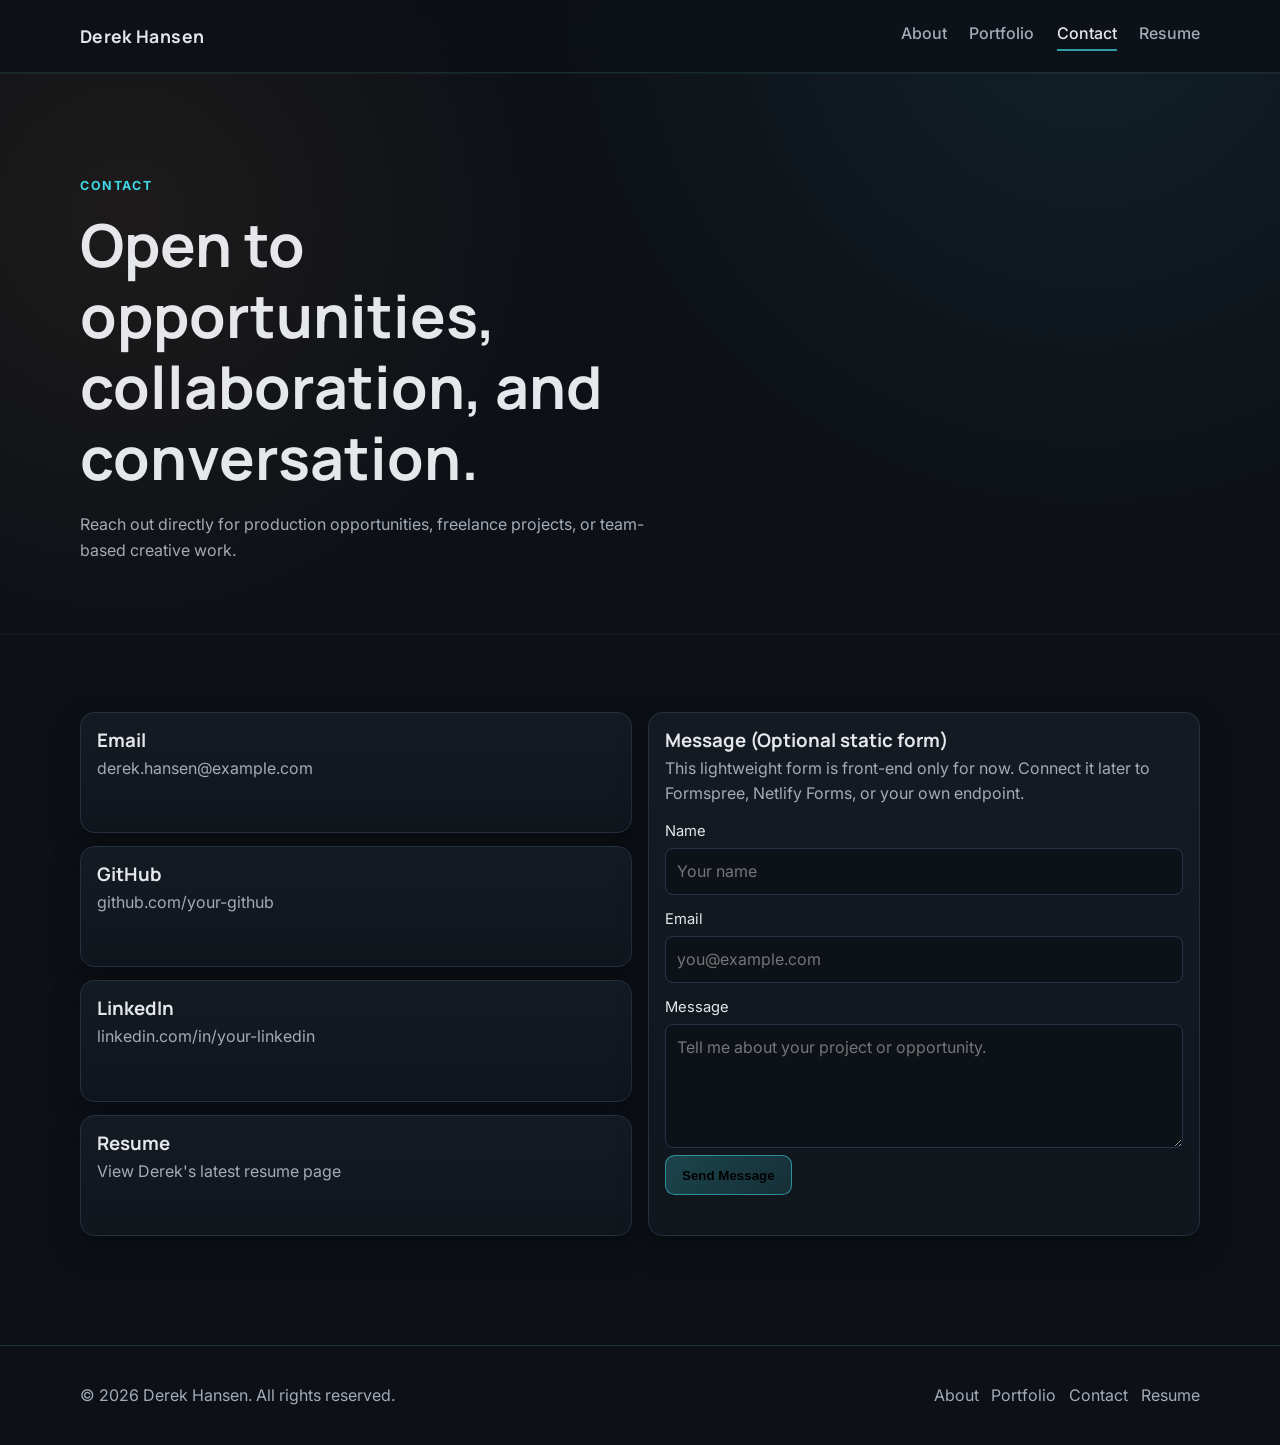
==== contact.html @ 2816d0c0 "Convert portfolio into four-page site with dedicated resume page" ====
<!DOCTYPE html>
<html lang="en">
  <head>
    <meta charset="UTF-8" />
    <meta name="viewport" content="width=device-width, initial-scale=1.0" />
    <meta
      name="description"
      content="Contact Derek Hansen for filmmaking opportunities, project collaboration, and professional inquiries."
    />
    <title>Derek Hansen | Contact</title>
    <link rel="preconnect" href="https://fonts.googleapis.com" />
    <link rel="preconnect" href="https://fonts.gstatic.com" crossorigin />
    <link
      href="https://fonts.googleapis.com/css2?family=Inter:wght@400;500;600;700&family=Manrope:wght@600;700;800&display=swap"
      rel="stylesheet"
    />
    <link rel="stylesheet" href="assets/css/styles.css" />
  </head>
  <body data-page="contact">
    <header class="site-header" id="top">
      <div class="container nav-wrap">
        <a href="index.html" class="brand" aria-label="Derek Hansen home">Derek Hansen</a>
        <button class="nav-toggle" aria-expanded="false" aria-controls="site-nav" aria-label="Toggle menu">
          <span></span><span></span><span></span>
        </button>
        <nav id="site-nav" class="site-nav" aria-label="Main navigation">
          <a href="index.html" data-nav="about">About</a>
          <a href="portfolio.html" data-nav="portfolio">Portfolio</a>
          <a href="contact.html" data-nav="contact">Contact</a>
          <a href="resume.html" data-nav="resume">Resume</a>
        </nav>
      </div>
    </header>

    <main>
      <section class="hero section-divider page-hero compact-hero">
        <div class="container hero-content reveal">
          <p class="eyebrow">Contact</p>
          <h1>Open to opportunities, collaboration, and conversation.</h1>
          <p class="hero-copy">
            Reach out directly for production opportunities, freelance projects, or team-based creative work.
          </p>
        </div>
      </section>

      <section class="contact section-divider">
        <div class="container reveal">
          <div class="contact-layout">
            <div class="contact-cards">
              <a href="mailto:derek.hansen@example.com" class="contact-card">
                <h3>Email</h3>
                <p>derek.hansen@example.com</p>
              </a>
              <a href="https://github.com/your-github" target="_blank" rel="noreferrer" class="contact-card">
                <h3>GitHub</h3>
                <p>github.com/your-github</p>
              </a>
              <a href="https://www.linkedin.com/in/your-linkedin" target="_blank" rel="noreferrer" class="contact-card">
                <h3>LinkedIn</h3>
                <p>linkedin.com/in/your-linkedin</p>
              </a>
              <a href="resume.html" class="contact-card">
                <h3>Resume</h3>
                <p>View Derek's latest resume page</p>
              </a>
            </div>

            <form class="contact-form" id="contact-form" novalidate>
              <h3>Message (Optional static form)</h3>
              <p>
                This lightweight form is front-end only for now. Connect it later to Formspree, Netlify Forms, or your
                own endpoint.
              </p>

              <label for="name">Name</label>
              <input type="text" id="name" name="name" placeholder="Your name" />

              <label for="email">Email</label>
              <input type="email" id="email" name="email" placeholder="you@example.com" />

              <label for="message">Message</label>
              <textarea id="message" name="message" rows="4" placeholder="Tell me about your project or opportunity."></textarea>

              <button type="submit" class="btn btn-primary">Send Message</button>
              <p id="form-feedback" class="form-feedback" role="status" aria-live="polite"></p>
            </form>
          </div>
        </div>
      </section>
    </main>

    <footer class="site-footer">
      <div class="container footer-wrap">
        <p>© <span id="year"></span> Derek Hansen. All rights reserved.</p>
        <div class="footer-links">
          <a href="index.html">About</a>
          <a href="portfolio.html">Portfolio</a>
          <a href="contact.html">Contact</a>
          <a href="resume.html">Resume</a>
        </div>
      </div>
    </footer>

    <script src="assets/js/portfolio-data.js"></script>
    <script src="assets/js/main.js"></script>
  </body>
</html>
---- assets/css/styles.css ----
:root {
  --bg: #0d1117;
  --panel: #141b23;
  --panel-soft: #10161d;
  --text: #e5e7eb;
  --muted: #a3abb6;
  --cyan: #40d7e6;
  --orange: #d98b3f;
  --border: #253041;
  --shadow: 0 12px 30px rgba(0, 0, 0, 0.35);
}

* {
  box-sizing: border-box;
}

html {
  scroll-behavior: smooth;
}

body {
  margin: 0;
  font-family: Inter, system-ui, -apple-system, sans-serif;
  color: var(--text);
  background:
    radial-gradient(circle at 85% 0%, rgba(64, 215, 230, 0.08), transparent 30%),
    radial-gradient(circle at 10% 15%, rgba(217, 139, 63, 0.08), transparent 25%),
    var(--bg);
  line-height: 1.6;
}

a {
  color: inherit;
  text-decoration: none;
}

img {
  max-width: 100%;
  display: block;
}

.container {
  width: min(1120px, 92%);
  margin: 0 auto;
}

.site-header {
  position: sticky;
  top: 0;
  z-index: 999;
  background: rgba(13, 17, 23, 0.88);
  backdrop-filter: blur(10px);
  border-bottom: 1px solid rgba(64, 215, 230, 0.14);
}

.nav-wrap {
  min-height: 72px;
  display: flex;
  align-items: center;
  justify-content: space-between;
}

.brand {
  font-family: Manrope, Inter, sans-serif;
  font-size: 1.1rem;
  font-weight: 700;
  letter-spacing: 0.02em;
}

.site-nav {
  display: flex;
  gap: 1.4rem;
}

.site-nav a {
  color: var(--muted);
  font-weight: 500;
  transition: color 0.2s ease;
}

.site-nav a:hover,
.site-nav a:focus-visible {
  color: var(--cyan);
}

.nav-toggle {
  display: none;
  background: transparent;
  border: 0;
  padding: 0.2rem;
}

.nav-toggle span {
  display: block;
  width: 24px;
  height: 2px;
  background: var(--text);
  margin: 4px 0;
}

.section-divider {
  border-top: 1px solid rgba(217, 139, 63, 0.08);
}

.hero {
  padding: 7rem 0 5rem;
}

.eyebrow {
  text-transform: uppercase;
  letter-spacing: 0.13em;
  font-size: 0.78rem;
  color: var(--cyan);
  margin-bottom: 0.8rem;
  font-weight: 700;
}

h1,
h2,
h3 {
  font-family: Manrope, Inter, sans-serif;
  line-height: 1.2;
  margin: 0;
}

h1 {
  max-width: 16ch;
  font-size: clamp(2rem, 5.6vw, 3.7rem);
}

h2 {
  max-width: 24ch;
  font-size: clamp(1.6rem, 3.4vw, 2.4rem);
}

.hero-copy {
  color: var(--muted);
  max-width: 60ch;
  margin: 1.2rem 0 2rem;
}

.hero-actions,
.footer-links {
  display: flex;
  gap: 0.8rem;
  flex-wrap: wrap;
}

.btn {
  display: inline-flex;
  align-items: center;
  justify-content: center;
  padding: 0.72rem 1rem;
  border-radius: 0.6rem;
  border: 1px solid transparent;
  transition: transform 0.2s ease, background-color 0.2s ease;
  font-weight: 600;
}

.btn:hover {
  transform: translateY(-1px);
}

.btn-primary {
  background: linear-gradient(135deg, rgba(64, 215, 230, 0.24), rgba(64, 215, 230, 0.13));
  border-color: rgba(64, 215, 230, 0.55);
}

.btn-secondary {
  background: linear-gradient(135deg, rgba(217, 139, 63, 0.18), rgba(217, 139, 63, 0.1));
  border-color: rgba(217, 139, 63, 0.55);
}

section {
  padding: 4.8rem 0;
}

.section-heading {
  margin-bottom: 2rem;
}

.about-grid {
  display: grid;
  grid-template-columns: minmax(220px, 300px) 1fr;
  gap: 2rem;
}

.profile-card,
.portfolio-card,
.contact-card,
.contact-form {
  background: linear-gradient(180deg, rgba(20, 27, 35, 0.95), rgba(16, 22, 29, 0.95));
  border: 1px solid var(--border);
  border-radius: 0.9rem;
  box-shadow: var(--shadow);
}

.profile-card {
  padding: 0.9rem;
}

.profile-card img {
  border-radius: 0.6rem;
}

.profile-card figcaption {
  color: var(--muted);
  font-size: 0.88rem;
  margin-top: 0.8rem;
}

.about-content p {
  color: var(--muted);
}

.skills-block {
  margin-top: 1.4rem;
}

.skills-list {
  list-style: none;
  padding: 0;
  margin: 0.8rem 0 0;
  display: flex;
  flex-wrap: wrap;
  gap: 0.6rem;
}

.skills-list li,
.category-tag {
  font-size: 0.86rem;
  color: #dbe8eb;
  border: 1px solid rgba(64, 215, 230, 0.4);
  background: rgba(64, 215, 230, 0.1);
  border-radius: 999px;
  padding: 0.3rem 0.7rem;
}

.filter-bar {
  margin: 1.2rem 0 1.4rem;
  display: flex;
  gap: 0.5rem;
  flex-wrap: wrap;
}

.filter-btn {
  border: 1px solid var(--border);
  background: var(--panel-soft);
  color: var(--muted);
  border-radius: 999px;
  padding: 0.45rem 0.8rem;
  cursor: pointer;
}

.filter-btn.is-active,
.filter-btn:hover {
  color: var(--text);
  border-color: rgba(217, 139, 63, 0.65);
  background: rgba(217, 139, 63, 0.12);
}

.portfolio-grid {
  display: grid;
  grid-template-columns: repeat(auto-fit, minmax(250px, 1fr));
  gap: 1rem;
}

.portfolio-card {
  overflow: hidden;
  transition: border-color 0.2s ease, transform 0.2s ease;
}

.portfolio-card:hover {
  border-color: rgba(64, 215, 230, 0.55);
  transform: translateY(-3px);
}

.card-content {
  padding: 1rem;
}

.card-top {
  display: flex;
  gap: 0.6rem;
  align-items: center;
  flex-wrap: wrap;
  margin-bottom: 0.6rem;
}

.card-content p {
  color: var(--muted);
  margin: 0.5rem 0;
}

.roles strong {
  color: var(--text);
}

.card-link {
  color: var(--cyan);
  font-weight: 600;
}

.card-link:hover {
  color: var(--orange);
}

.muted {
  color: #8f98a5;
  font-size: 0.95rem;
}

.contact-layout {
  display: grid;
  grid-template-columns: 1fr 1fr;
  gap: 1rem;
}

.contact-cards {
  display: grid;
  gap: 0.8rem;
}

.contact-card {
  padding: 1rem;
}

.contact-card:hover {
  border-color: rgba(64, 215, 230, 0.45);
}

.contact-card p,
.contact-form p {
  margin: 0.3rem 0 0;
  color: var(--muted);
}

.contact-form {
  padding: 1rem;
}

label {
  display: block;
  margin-top: 0.8rem;
  font-size: 0.92rem;
}

input,
textarea {
  width: 100%;
  background: #0c1218;
  border: 1px solid #283446;
  color: var(--text);
  border-radius: 0.5rem;
  padding: 0.6rem 0.7rem;
  margin-top: 0.3rem;
  font: inherit;
}

input:focus,
textarea:focus {
  outline: 2px solid rgba(64, 215, 230, 0.45);
  border-color: transparent;
}

.form-feedback {
  color: var(--cyan);
  margin-top: 0.8rem;
  min-height: 1.2rem;
}

.site-footer {
  border-top: 1px solid rgba(64, 215, 230, 0.2);
  padding: 1.3rem 0;
  margin-top: 2rem;
}

.footer-wrap {
  display: flex;
  justify-content: space-between;
  gap: 1rem;
  align-items: center;
  flex-wrap: wrap;
}

.footer-wrap p,
.footer-links a {
  color: var(--muted);
}

.footer-links a:hover {
  color: var(--orange);
}

.reveal {
  opacity: 0;
  transform: translateY(10px);
  transition: opacity 0.6s ease, transform 0.6s ease;
}

.reveal.is-visible {
  opacity: 1;
  transform: translateY(0);
}

@media (max-width: 860px) {
  .about-grid,
  .contact-layout {
    grid-template-columns: 1fr;
  }

  .site-nav {
    position: absolute;
    top: 72px;
    right: 0;
    width: min(240px, 72vw);
    background: rgba(16, 22, 29, 0.98);
    border-left: 1px solid var(--border);
    border-bottom: 1px solid var(--border);
    padding: 1rem;
    flex-direction: column;
    transform: scaleY(0);
    transform-origin: top;
    opacity: 0;
    pointer-events: none;
    transition: transform 0.2s ease, opacity 0.2s ease;
  }

  .site-nav.open {
    transform: scaleY(1);
    opacity: 1;
    pointer-events: auto;
  }

  .nav-toggle {
    display: block;
  }
}

.site-nav a.is-current {
  color: var(--text);
  border-bottom: 2px solid rgba(64, 215, 230, 0.7);
  padding-bottom: 0.2rem;
}

.page-hero {
  padding-top: 5.6rem;
}

.compact-hero {
  padding-bottom: 2.4rem;
}

.resume-grid {
  display: grid;
  grid-template-columns: 1.2fr 1fr;
  gap: 1rem;
}

.resume-panel {
  background: linear-gradient(180deg, rgba(20, 27, 35, 0.95), rgba(16, 22, 29, 0.95));
  border: 1px solid var(--border);
  border-radius: 0.9rem;
  box-shadow: var(--shadow);
  padding: 1rem;
}

.timeline-item {
  border-top: 1px solid rgba(64, 215, 230, 0.15);
  margin-top: 1rem;
  padding-top: 1rem;
}

.timeline-item h4 {
  margin: 0;
  font-family: Manrope, Inter, sans-serif;
}

.pdf-frame-wrap {
  margin-top: 0.8rem;
  border: 1px solid #2c3a4c;
  border-radius: 0.6rem;
  overflow: hidden;
  background: #0c1218;
}

.pdf-frame {
  width: 100%;
  min-height: 540px;
  border: 0;
}

@media (max-width: 860px) {
  .resume-grid {
    grid-template-columns: 1fr;
  }
}
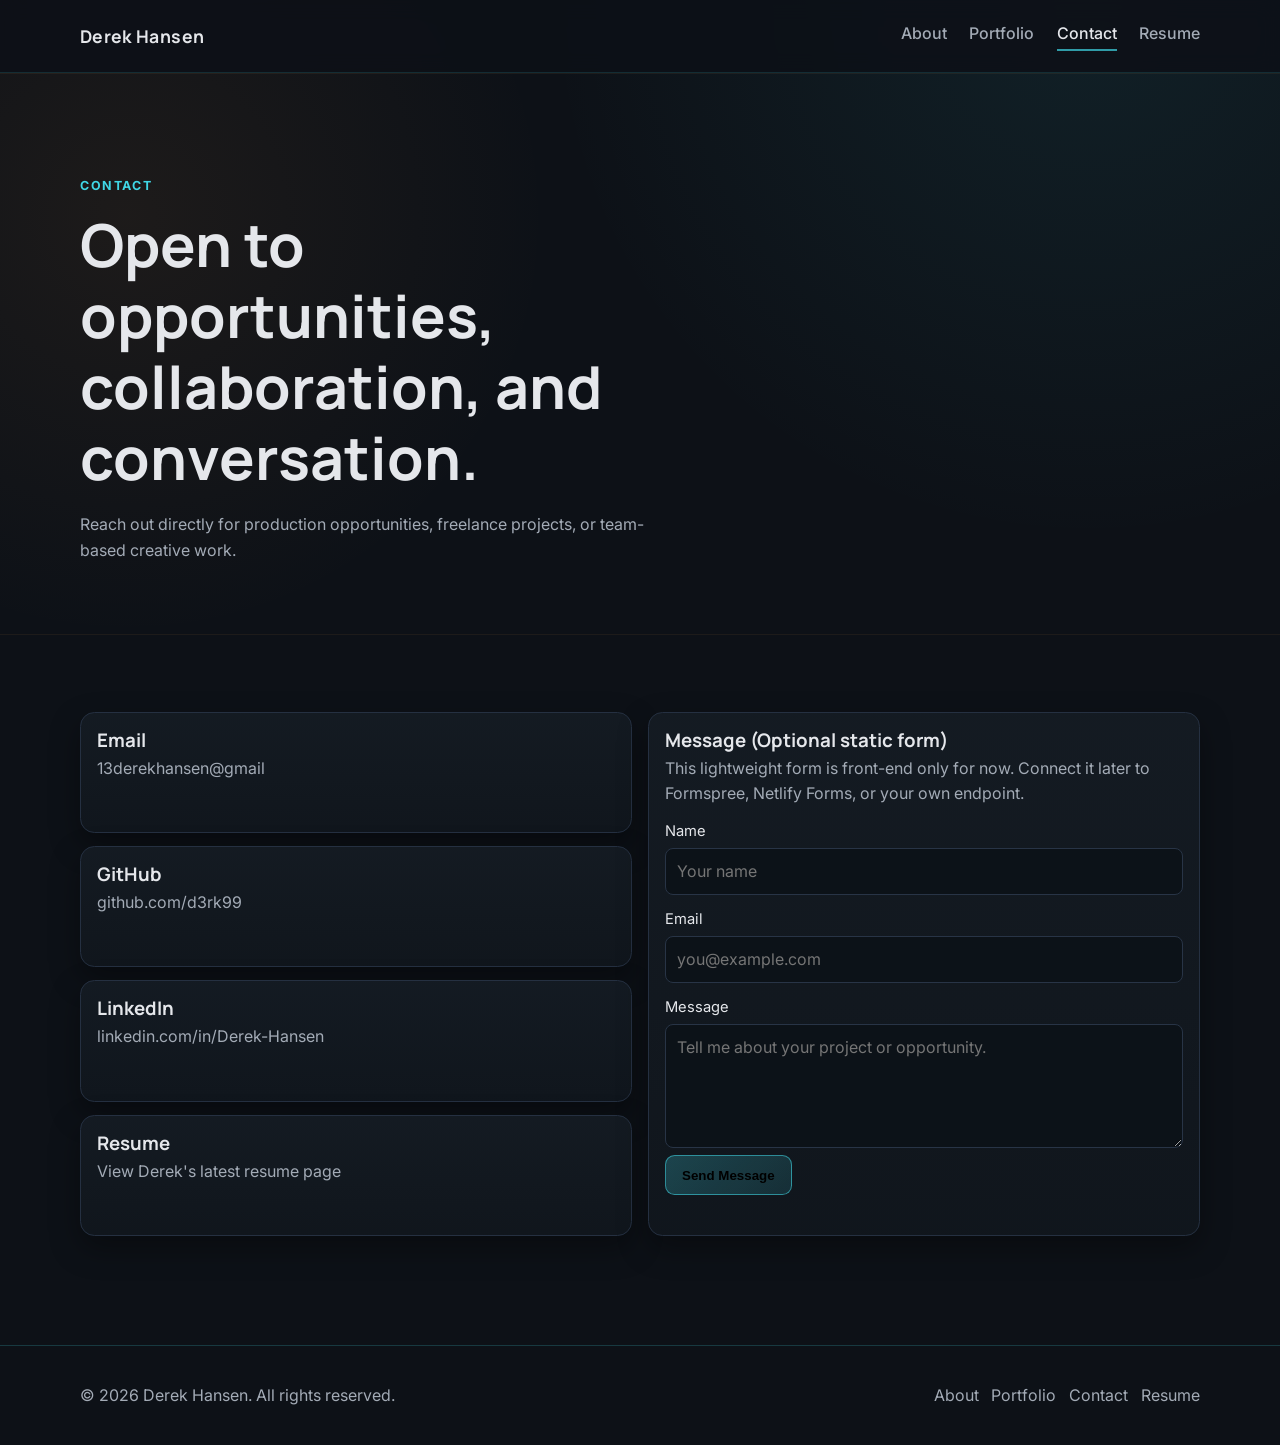
==== commit a4bc155b: "updated contacts page." ====
--- a/contact.html
+++ b/contact.html
@@ -47,17 +47,17 @@
         <div class="container reveal">
           <div class="contact-layout">
             <div class="contact-cards">
-              <a href="mailto:derek.hansen@example.com" class="contact-card">
+              <a href="mailto:13derekhansen@gmail.com" class="contact-card">
                 <h3>Email</h3>
-                <p>derek.hansen@example.com</p>
+                <p>13derekhansen@gmail</p>
               </a>
-              <a href="https://github.com/your-github" target="_blank" rel="noreferrer" class="contact-card">
+              <a href="https://github.com/d3rk99" target="_blank" rel="noreferrer" class="contact-card">
                 <h3>GitHub</h3>
-                <p>github.com/your-github</p>
+                <p>github.com/d3rk99</p>
               </a>
-              <a href="https://www.linkedin.com/in/your-linkedin" target="_blank" rel="noreferrer" class="contact-card">
+              <a href="https://www.linkedin.com/in/derek-hansen-315a42338" target="_blank" rel="noreferrer" class="contact-card">
                 <h3>LinkedIn</h3>
-                <p>linkedin.com/in/your-linkedin</p>
+                <p>linkedin.com/in/Derek-Hansen</p>
               </a>
               <a href="resume.html" class="contact-card">
                 <h3>Resume</h3>
--- a/assets/css/styles.css
+++ b/assets/css/styles.css
@@ -261,7 +261,12 @@
 
 .portfolio-grid {
   display: grid;
-  grid-template-columns: repeat(auto-fit, minmax(250px, 1fr));
+  grid-template-columns: 1fr;
+  gap: 1.1rem;
+}
+
+.portfolio-grid.is-all {
+  grid-template-columns: repeat(4, minmax(0, 1fr));
   gap: 1rem;
 }
 
@@ -275,16 +280,64 @@
   transform: translateY(-3px);
 }
 
+.portfolio-grid.is-all .portfolio-card.is-expandable {
+  cursor: pointer;
+}
+
 .card-content {
   padding: 1rem;
 }
 
+
+.card-media {
+  width: 100%;
+  display: block;
+}
+
+.media-frame {
+  position: relative;
+  aspect-ratio: 16 / 9;
+  background: #0b1016;
+}
+
+.media-frame iframe,
+.media-frame video {
+  width: 100%;
+  height: 100%;
+  border: 0;
+  display: block;
+  object-fit: cover;
+}
+
+.media-preview video,
+.media-preview iframe {
+  pointer-events: none;
+}
+
+.media-preview-note {
+  position: absolute;
+  right: 0.55rem;
+  bottom: 0.55rem;
+  color: #e9f9fb;
+  font-size: 0.76rem;
+  font-weight: 600;
+  background: rgba(7, 12, 18, 0.8);
+  border: 1px solid rgba(64, 215, 230, 0.38);
+  border-radius: 999px;
+  padding: 0.18rem 0.52rem;
+}
+
+
 .card-top {
+  display: grid;
+  gap: 0.7rem;
+  margin-bottom: 0.6rem;
+}
+
+.category-tags {
   display: flex;
-  gap: 0.6rem;
-  align-items: center;
   flex-wrap: wrap;
-  margin-bottom: 0.6rem;
+  gap: 0.45rem;
 }
 
 .card-content p {
@@ -308,6 +361,75 @@
 .muted {
   color: #8f98a5;
   font-size: 0.95rem;
+}
+
+body.modal-open {
+  overflow: hidden;
+}
+
+.portfolio-modal[hidden] {
+  display: none;
+}
+
+.portfolio-modal {
+  position: fixed;
+  inset: 0;
+  z-index: 1100;
+  display: grid;
+  place-items: center;
+  padding: 1rem;
+}
+
+.portfolio-modal__backdrop {
+  position: absolute;
+  inset: 0;
+  background: rgba(5, 10, 16, 0.8);
+  backdrop-filter: blur(2px);
+}
+
+.portfolio-modal__dialog {
+  position: relative;
+  z-index: 1;
+  width: min(900px, 96vw);
+  max-height: 90vh;
+  overflow: auto;
+  border: 1px solid rgba(64, 215, 230, 0.35);
+  border-radius: 0.9rem;
+  box-shadow: var(--shadow);
+  background: linear-gradient(180deg, rgba(20, 27, 35, 0.99), rgba(16, 22, 29, 0.99));
+}
+
+.portfolio-modal__media .media-frame {
+  border-bottom: 1px solid var(--border);
+}
+
+.portfolio-modal__content {
+  padding: 1rem 1rem 1.3rem;
+}
+
+.portfolio-modal__content h2 {
+  margin: 0.5rem 0 0.2rem;
+}
+
+.portfolio-modal__content p {
+  color: var(--muted);
+  margin: 0.6rem 0;
+}
+
+.portfolio-modal__close {
+  position: sticky;
+  top: 0.5rem;
+  float: right;
+  margin: 0.5rem 0.5rem 0 0;
+  width: 2.2rem;
+  height: 2.2rem;
+  border-radius: 999px;
+  border: 1px solid rgba(64, 215, 230, 0.4);
+  background: rgba(12, 18, 24, 0.92);
+  color: var(--text);
+  font-size: 1.5rem;
+  line-height: 1;
+  cursor: pointer;
 }
 
 .contact-layout {
@@ -407,6 +529,10 @@
   .about-grid,
   .contact-layout {
     grid-template-columns: 1fr;
+  }
+
+  .portfolio-grid.is-all {
+    grid-template-columns: repeat(2, minmax(0, 1fr));
   }
 
   .site-nav {
@@ -451,47 +577,128 @@
   padding-bottom: 2.4rem;
 }
 
-.resume-grid {
+.resume-layout-wrap {
+  padding-top: 2.8rem;
+}
+
+.resume-page {
+  padding: 0;
+}
+
+.resume-container {
+  background: linear-gradient(180deg, rgba(20, 27, 35, 0.96), rgba(16, 22, 29, 0.96));
+  border: 1px solid var(--border);
+  border-radius: 1rem;
+  box-shadow: var(--shadow);
+  padding: clamp(1.25rem, 2.8vw, 2.2rem);
+}
+
+.resume-header {
+  border-bottom: 1px solid rgba(64, 215, 230, 0.28);
+  padding-bottom: 1rem;
+  margin-bottom: 1.2rem;
+}
+
+.resume-header h1 {
+  max-width: none;
+  font-size: clamp(1.8rem, 4vw, 2.6rem);
+}
+
+.resume-contact {
+  margin: 0.7rem 0 0;
+  display: flex;
+  flex-wrap: wrap;
+  gap: 0.45rem 1.1rem;
+  color: var(--muted);
+  font-size: 0.95rem;
+}
+
+.resume-contact a {
+  color: var(--text);
+}
+
+.resume-contact a:hover,
+.resume-contact a:focus-visible {
+  color: var(--cyan);
+}
+
+.resume-section {
+  padding: 0;
+  margin-top: 1.25rem;
+}
+
+.resume-section + .resume-section {
+  border-top: 1px solid rgba(217, 139, 63, 0.2);
+  padding-top: 1.2rem;
+}
+
+.resume-section h2 {
+  max-width: none;
+  font-size: clamp(1.2rem, 2vw, 1.55rem);
+  margin-bottom: 0.7rem;
+}
+
+.resume-subheading {
+  margin-top: 1.2rem;
+}
+
+.resume-section p,
+.resume-section li {
+  color: #d2d9e3;
+}
+
+.resume-item {
+  padding: 0.9rem 0;
+}
+
+.resume-item + .resume-item {
+  border-top: 1px solid rgba(64, 215, 230, 0.14);
+}
+
+.resume-item h3 {
+  font-size: 1.03rem;
+  color: var(--text);
+}
+
+.resume-meta {
+  margin: 0.2rem 0 0.45rem;
+  color: var(--orange);
+  font-size: 0.92rem;
+}
+
+.resume-item ul,
+.resume-list {
+  margin: 0;
+  padding-left: 1.1rem;
+}
+
+.resume-item li + li,
+.resume-list li + li {
+  margin-top: 0.24rem;
+}
+
+.resume-two-col {
   display: grid;
-  grid-template-columns: 1.2fr 1fr;
-  gap: 1rem;
-}
-
-.resume-panel {
-  background: linear-gradient(180deg, rgba(20, 27, 35, 0.95), rgba(16, 22, 29, 0.95));
-  border: 1px solid var(--border);
-  border-radius: 0.9rem;
-  box-shadow: var(--shadow);
-  padding: 1rem;
-}
-
-.timeline-item {
-  border-top: 1px solid rgba(64, 215, 230, 0.15);
-  margin-top: 1rem;
-  padding-top: 1rem;
-}
-
-.timeline-item h4 {
-  margin: 0;
-  font-family: Manrope, Inter, sans-serif;
-}
-
-.pdf-frame-wrap {
-  margin-top: 0.8rem;
-  border: 1px solid #2c3a4c;
-  border-radius: 0.6rem;
-  overflow: hidden;
-  background: #0c1218;
-}
-
-.pdf-frame {
-  width: 100%;
-  min-height: 540px;
-  border: 0;
+  grid-template-columns: 1fr 1fr;
+  gap: 1.2rem;
+}
+
+.resume-list ul {
+  margin-top: 0.45rem;
 }
 
 @media (max-width: 860px) {
-  .resume-grid {
+  .resume-two-col {
     grid-template-columns: 1fr;
   }
-}
+
+  .resume-contact {
+    font-size: 0.9rem;
+  }
+}
+
+@media (max-width: 560px) {
+  .portfolio-grid.is-all {
+    grid-template-columns: 1fr;
+  }
+}
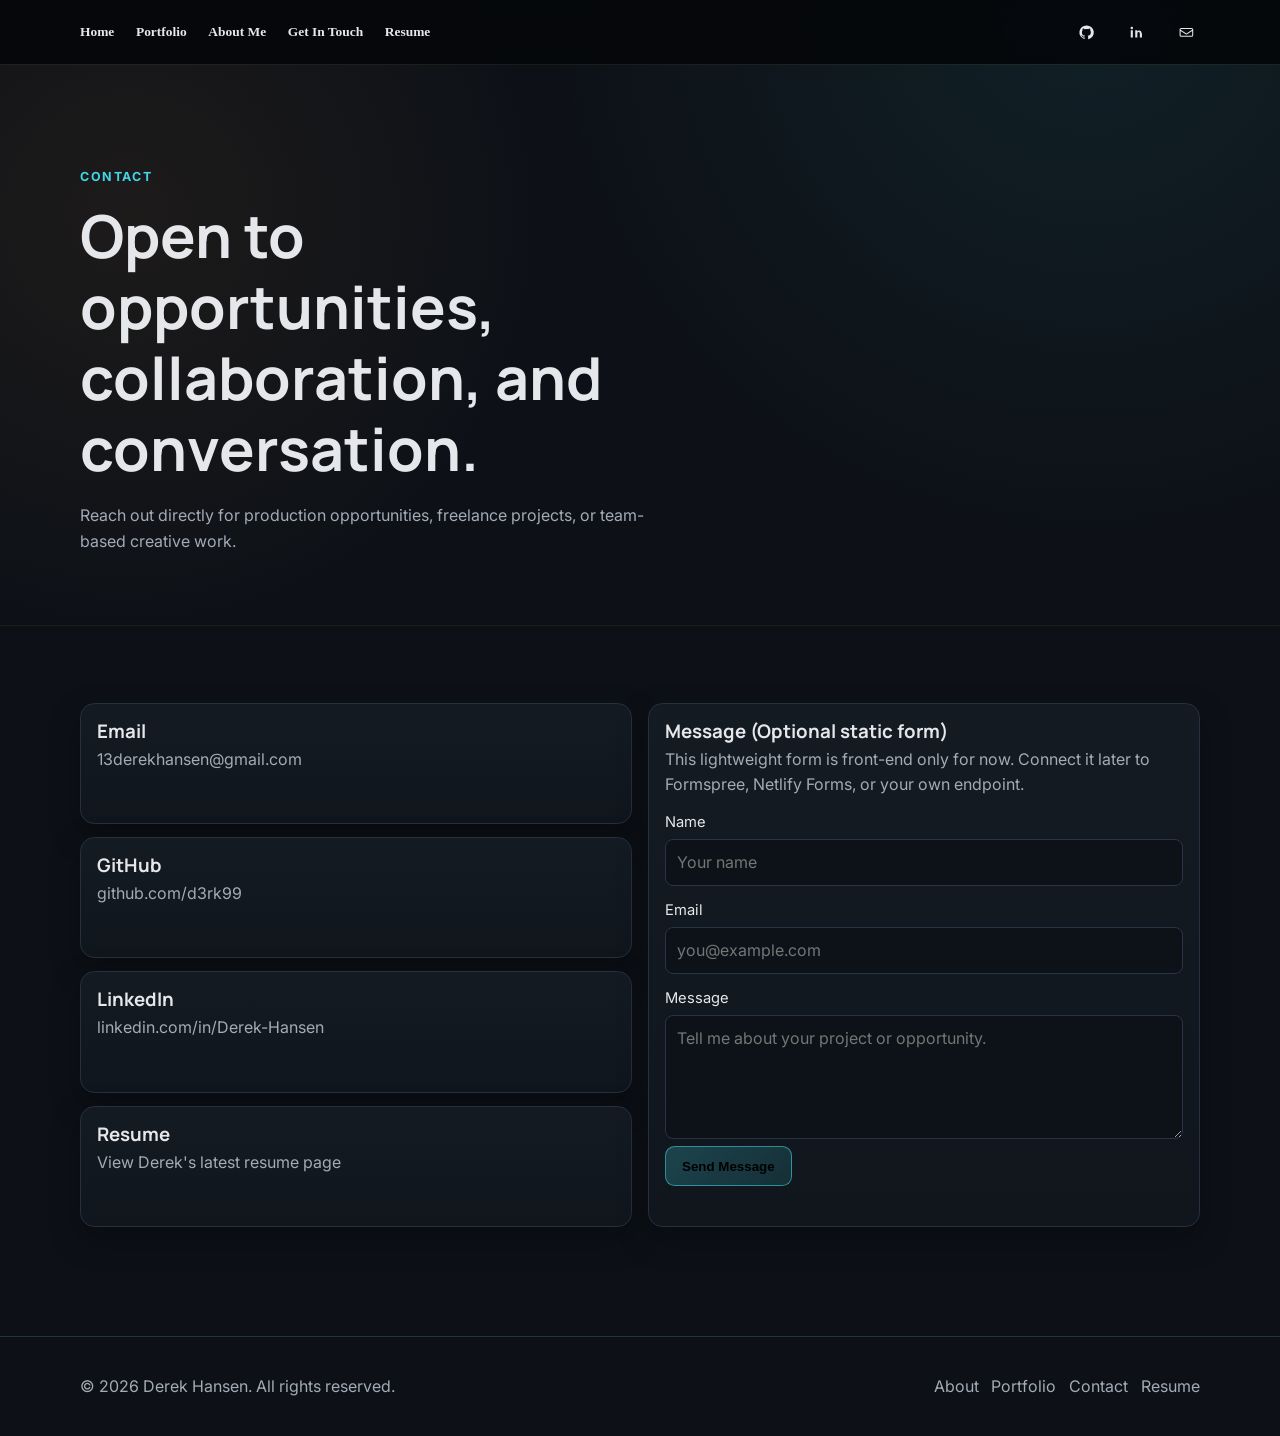
==== commit a56fd013: "Update portfolio homepage and media" ====
--- a/contact.html
+++ b/contact.html
@@ -17,9 +17,15 @@
     <link rel="stylesheet" href="assets/css/styles.css" />
   </head>
   <body data-page="contact">
-    <header class="site-header" id="top">
-      <div class="container nav-wrap">
-        <a href="index.html" class="brand" aria-label="Derek Hansen home">Derek Hansen</a>
+    <header class="site-header home-header" id="top">
+      <div class="container nav-wrap home-nav-wrap">
+        <nav class="home-quick-nav" aria-label="Featured navigation">
+          <a href="index.html">Home</a>
+          <a href="portfolio.html">Portfolio</a>
+          <a href="index.html#about">About Me</a>
+          <a href="contact.html">Get In Touch</a>
+          <a href="resume.html">Resume</a>
+        </nav>
         <button class="nav-toggle" aria-expanded="false" aria-controls="site-nav" aria-label="Toggle menu">
           <span></span><span></span><span></span>
         </button>
@@ -29,6 +35,23 @@
           <a href="contact.html" data-nav="contact">Contact</a>
           <a href="resume.html" data-nav="resume">Resume</a>
         </nav>
+        <div class="home-socials" aria-label="Social links">
+          <a href="https://github.com/d3rk99" target="_blank" rel="noreferrer" aria-label="GitHub">
+            <svg aria-hidden="true" viewBox="0 0 24 24">
+              <path d="M12 2a10 10 0 0 0-3.16 19.49c.5.09.68-.22.68-.48v-1.69c-2.78.6-3.37-1.19-3.37-1.19-.45-1.16-1.1-1.47-1.1-1.47-.91-.62.06-.61.06-.61 1 .07 1.53 1.03 1.53 1.03.89 1.52 2.34 1.08 2.91.83.09-.65.35-1.08.63-1.33-2.22-.25-4.56-1.11-4.56-4.94 0-1.09.39-1.98 1.03-2.68-.1-.25-.45-1.27.1-2.64 0 0 .84-.27 2.75 1.02A9.56 9.56 0 0 1 12 7c.85 0 1.71.11 2.51.34 1.91-1.29 2.75-1.02 2.75-1.02.55 1.37.2 2.39.1 2.64.64.7 1.03 1.59 1.03 2.68 0 3.84-2.34 4.68-4.57 4.93.36.31.68.92.68 1.85v2.74c0 .27.18.58.69.48A10 10 0 0 0 12 2Z" />
+            </svg>
+          </a>
+          <a href="https://www.linkedin.com/in/derek-hansen-315a42338" target="_blank" rel="noreferrer" aria-label="LinkedIn">
+            <svg aria-hidden="true" viewBox="0 0 24 24">
+              <path d="M6.94 8.98H3.91v10.2h3.03V8.98ZM5.43 4.02a1.76 1.76 0 1 0 0 3.52 1.76 1.76 0 0 0 0-3.52Zm13.94 9.33c0-2.73-1.46-4-3.41-4a2.94 2.94 0 0 0-2.67 1.47h-.04V8.98h-2.91v10.2h3.03v-5.04c0-1.33.25-2.62 1.9-2.62 1.62 0 1.64 1.52 1.64 2.7v4.96h3.03v-5.83h-.57Z" />
+            </svg>
+          </a>
+          <a href="mailto:13derekhansen@gmail.com" aria-label="Email">
+            <svg aria-hidden="true" viewBox="0 0 24 24">
+              <path d="M4.5 5.75h15a2.25 2.25 0 0 1 2.25 2.25v8a2.25 2.25 0 0 1-2.25 2.25h-15A2.25 2.25 0 0 1 2.25 16V8A2.25 2.25 0 0 1 4.5 5.75Zm0 1.5a.75.75 0 0 0-.75.75v.34l8.25 5.1 8.25-5.1V8a.75.75 0 0 0-.75-.75h-15Zm15 9.5a.75.75 0 0 0 .75-.75v-5.9l-7.86 4.86a.75.75 0 0 1-.78 0L3.75 10.1V16c0 .41.34.75.75.75h15Z" />
+            </svg>
+          </a>
+        </div>
       </div>
     </header>
 
@@ -49,7 +72,7 @@
             <div class="contact-cards">
               <a href="mailto:13derekhansen@gmail.com" class="contact-card">
                 <h3>Email</h3>
-                <p>13derekhansen@gmail</p>
+                <p>13derekhansen@gmail.com</p>
               </a>
               <a href="https://github.com/d3rk99" target="_blank" rel="noreferrer" class="contact-card">
                 <h3>GitHub</h3>
--- a/assets/css/styles.css
+++ b/assets/css/styles.css
@@ -98,12 +98,178 @@
   margin: 4px 0;
 }
 
+.home-header {
+  background: rgba(5, 7, 10, 0.92);
+  border-bottom: 0;
+}
+
+.home-nav-wrap {
+  min-height: 64px;
+  display: grid;
+  grid-template-columns: 1fr auto 1fr;
+}
+
+.home-header .site-nav {
+  display: none;
+}
+
+.home-quick-nav,
+.home-socials {
+  display: flex;
+  align-items: center;
+  gap: 1.35rem;
+}
+
+.home-quick-nav {
+  justify-self: start;
+  grid-column: 1;
+}
+
+.home-quick-nav a {
+  color: var(--text);
+  font-family: Georgia, "Times New Roman", serif;
+  font-size: 0.84rem;
+  font-weight: 700;
+  transition: color 0.2s ease;
+}
+
+.home-quick-nav a:hover,
+.home-quick-nav a:focus-visible {
+  color: var(--cyan);
+}
+
+.home-socials {
+  justify-self: end;
+  grid-column: 3;
+}
+
+.home-socials a {
+  width: 1.75rem;
+  height: 1.75rem;
+  display: inline-grid;
+  place-items: center;
+  color: var(--text);
+  border-radius: 999px;
+  transition: color 0.2s ease, transform 0.2s ease;
+}
+
+.home-socials a:hover,
+.home-socials a:focus-visible {
+  color: var(--orange);
+  transform: translateY(-1px);
+}
+
+.home-socials svg {
+  width: 1.05rem;
+  height: 1.05rem;
+  fill: currentColor;
+}
+
 .section-divider {
   border-top: 1px solid rgba(217, 139, 63, 0.08);
 }
 
 .hero {
   padding: 7rem 0 5rem;
+}
+
+.home-hero {
+  min-height: calc(100vh - 64px);
+  display: grid;
+  align-items: center;
+  padding: clamp(3.25rem, 9vh, 6rem) 0 clamp(3rem, 7vh, 5rem);
+  background:
+    linear-gradient(rgba(3, 5, 9, 0.78), rgba(3, 5, 9, 0.88)),
+    radial-gradient(circle at 50% 32%, rgba(64, 215, 230, 0.13), transparent 28%),
+    radial-gradient(circle at 44% 60%, rgba(217, 139, 63, 0.11), transparent 22%),
+    url("../images/TECHBackground.png") center / cover no-repeat,
+    #030509;
+}
+
+.home-hero-content {
+  display: grid;
+  justify-items: center;
+  text-align: center;
+  gap: 1.65rem;
+}
+
+.home-title-block {
+  display: grid;
+  justify-items: center;
+}
+
+.home-title-block h1 {
+  max-width: none;
+  color: var(--text);
+  font-family: Georgia, "Times New Roman", serif;
+  font-size: clamp(2.15rem, 5.5vw, 3.25rem);
+  font-weight: 800;
+}
+
+.home-kicker,
+.home-role,
+.home-location {
+  margin: 0;
+  font-family: Georgia, "Times New Roman", serif;
+  line-height: 1.08;
+}
+
+.home-kicker {
+  color: var(--orange);
+  font-family: Inter, system-ui, -apple-system, sans-serif;
+  font-size: 0.78rem;
+  font-weight: 700;
+  letter-spacing: 0.13em;
+  margin-bottom: 0.25rem;
+  text-transform: uppercase;
+}
+
+.home-role {
+  color: var(--cyan);
+  font-size: clamp(1.65rem, 4.2vw, 2.65rem);
+}
+
+.home-location {
+  color: #eef3f5;
+  font-size: clamp(1.45rem, 3.6vw, 2.25rem);
+}
+
+.home-portrait-link {
+  width: clamp(14.25rem, 30vw, 20.25rem);
+  aspect-ratio: 1;
+  display: block;
+  border: 4px solid var(--cyan);
+  border-radius: 999px;
+  padding: 0.35rem;
+  background: #05080d;
+  box-shadow:
+    0 0 0 2px rgba(3, 5, 9, 0.95),
+    0 0 36px rgba(64, 215, 230, 0.22),
+    0 0 48px rgba(217, 139, 63, 0.14);
+  transition: border-color 0.2s ease, transform 0.2s ease, box-shadow 0.2s ease;
+}
+
+.home-portrait-link:hover,
+.home-portrait-link:focus-visible {
+  border-color: var(--orange);
+  transform: translateY(-2px);
+  box-shadow:
+    0 0 0 2px rgba(3, 5, 9, 0.95),
+    0 0 42px rgba(217, 139, 63, 0.26);
+}
+
+.home-portrait {
+  width: 100%;
+  height: 100%;
+  object-fit: cover;
+  border-radius: inherit;
+}
+
+.home-actions {
+  display: flex;
+  justify-content: center;
+  gap: 0.8rem;
+  flex-wrap: wrap;
 }
 
 .eyebrow {
@@ -200,17 +366,67 @@
 }
 
 .profile-card img {
+  width: 100%;
+  aspect-ratio: 1 / 1;
+  object-fit: cover;
   border-radius: 0.6rem;
-}
-
-.profile-card figcaption {
-  color: var(--muted);
-  font-size: 0.88rem;
-  margin-top: 0.8rem;
 }
 
 .about-content p {
   color: var(--muted);
+}
+
+.broadcast-experience {
+  display: grid;
+  grid-template-columns: 1fr;
+  gap: 1.25rem;
+  margin-top: 2rem;
+}
+
+.broadcast-card {
+  display: grid;
+  gap: 1.1rem;
+  background: linear-gradient(180deg, rgba(20, 27, 35, 0.92), rgba(16, 22, 29, 0.92));
+  border: 1px solid var(--border);
+  border-radius: 0.9rem;
+  box-shadow: var(--shadow);
+  min-height: 21rem;
+  padding: 1.4rem;
+}
+
+.broadcast-card h3 {
+  font-size: 1.15rem;
+}
+
+.broadcast-copy p:not(.eyebrow) {
+  color: var(--muted);
+  margin-bottom: 0;
+}
+
+.broadcast-photos {
+  display: grid;
+  grid-template-columns: repeat(3, minmax(0, 1fr));
+  gap: 0.75rem;
+  min-height: 9.5rem;
+}
+
+.broadcast-photos:empty {
+  display: none;
+}
+
+.broadcast-photos img,
+.broadcast-photos video,
+.broadcast-photos iframe {
+  width: 100%;
+  height: 100%;
+  min-height: 9.5rem;
+  border: 1px solid rgba(64, 215, 230, 0.18);
+  border-radius: 0.6rem;
+}
+
+.broadcast-photos img,
+.broadcast-photos video {
+  object-fit: cover;
 }
 
 .skills-block {
@@ -527,6 +743,7 @@
 
 @media (max-width: 860px) {
   .about-grid,
+  .broadcast-experience,
   .contact-layout {
     grid-template-columns: 1fr;
   }
@@ -561,6 +778,28 @@
   .nav-toggle {
     display: block;
   }
+
+  .home-nav-wrap {
+    display: flex;
+  }
+
+  .home-quick-nav,
+  .home-socials {
+    display: none;
+  }
+
+  .home-header .site-nav {
+    display: flex;
+  }
+
+  .home-hero {
+    min-height: calc(100vh - 72px);
+    padding-top: 4rem;
+  }
+
+  .broadcast-photos {
+    grid-template-columns: 1fr;
+  }
 }
 
 .site-nav a.is-current {
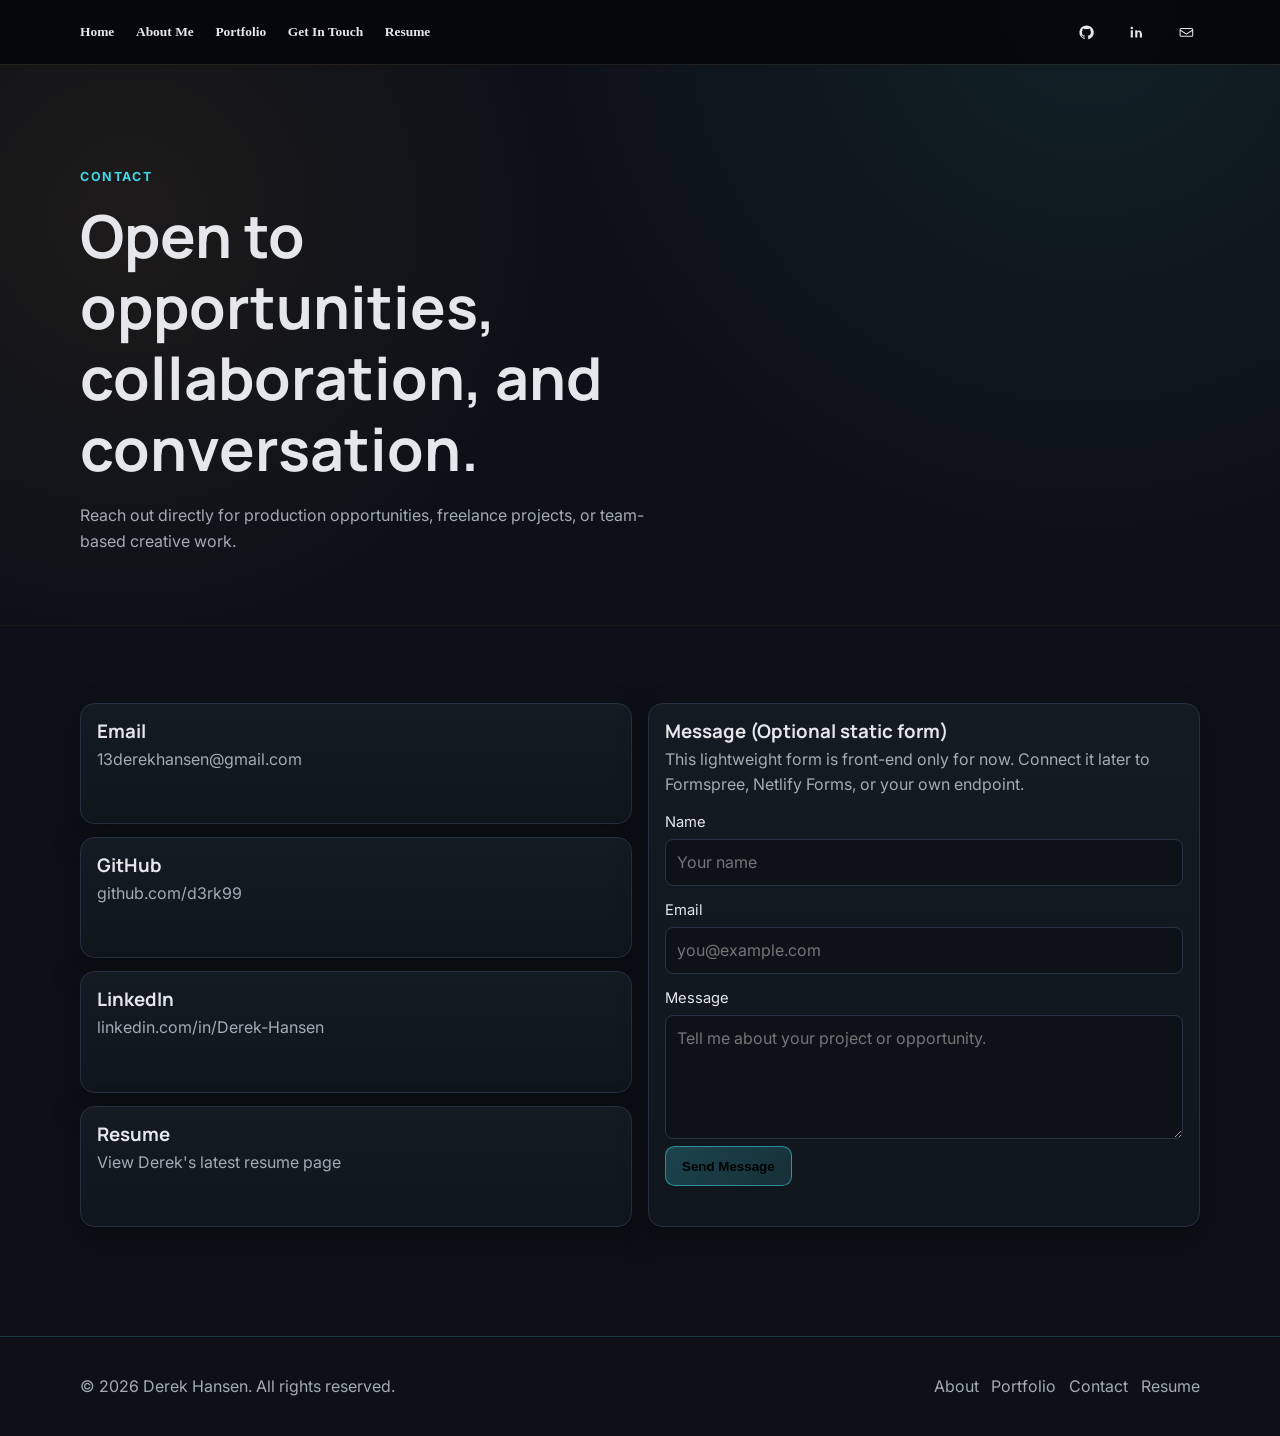
==== commit d4ecc3b1: "Reorder header navigation" ====
--- a/contact.html
+++ b/contact.html
@@ -21,8 +21,8 @@
       <div class="container nav-wrap home-nav-wrap">
         <nav class="home-quick-nav" aria-label="Featured navigation">
           <a href="index.html">Home</a>
+          <a href="index.html#about">About Me</a>
           <a href="portfolio.html">Portfolio</a>
-          <a href="index.html#about">About Me</a>
           <a href="contact.html">Get In Touch</a>
           <a href="resume.html">Resume</a>
         </nav>
